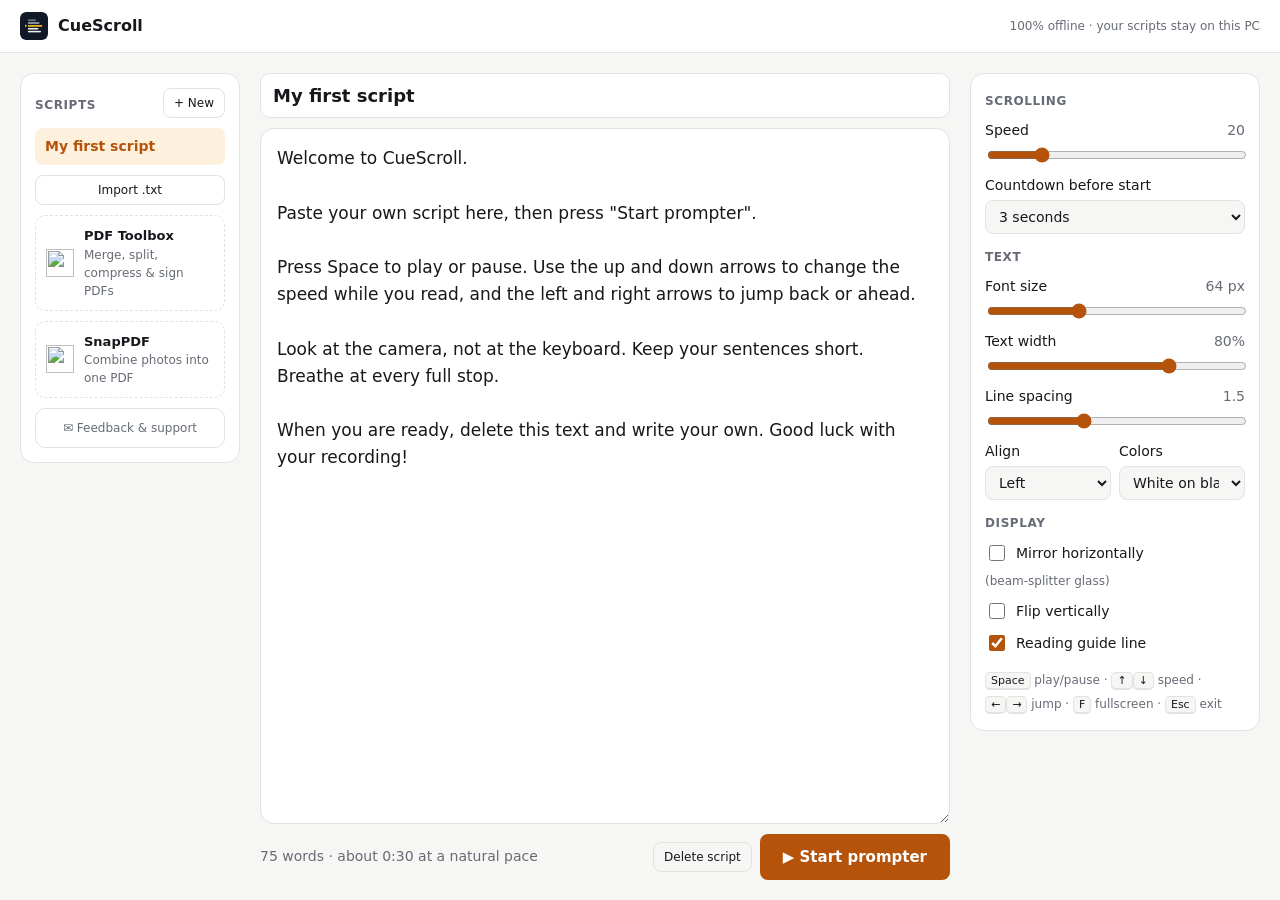
==== index.html @ 2317f19f "CueScroll teleprompter v1" ====
<!doctype html>
<html lang="en">
<head>
  <meta charset="utf-8">
  <meta name="viewport" content="width=device-width, initial-scale=1">
  <title>CueScroll – Teleprompter for Videos &amp; Meetings</title>
  <meta name="description" content="A clean, offline teleprompter. Paste your script, press play and read while you record videos or present in online meetings.">
  <meta name="theme-color" content="#111827">
  <link rel="manifest" href="manifest.json">
  <link rel="icon" href="icon-192.png">
  <link rel="stylesheet" href="style.css">
</head>
<body>
  <div id="editor" class="editor">
    <header class="topbar">
      <div class="brand">
        <img src="icon-192.png" alt="" width="28" height="28">
        <span>CueScroll</span>
      </div>
      <div class="top-right">
        <span class="tag">100% offline · your scripts stay on this PC</span>
        <button id="proBtn" class="pro-btn" hidden>★ Get Pro</button>
      </div>
    </header>

    <main class="layout">
      <aside class="side">
        <div class="side-head">
          <h2>Scripts</h2>
          <button id="newScript" class="ghost" title="New script">+ New</button>
        </div>
        <ul id="scriptList" class="script-list"></ul>
        <label class="ghost file-btn">Import .txt<input id="importFile" type="file" accept=".txt,.md,text/plain" hidden></label>
        <a class="promo" href="https://apps.microsoft.com/detail/9NPWMMZ1NPPV" target="_blank" rel="noopener">
          <img src="https://quan-3702.github.io/pdftoolbox/icon-192.png" alt="" width="28" height="28">
          <span><strong>PDF Toolbox</strong><br>Merge, split, compress &amp; sign PDFs</span>
        </a>
        <a class="promo" href="https://apps.microsoft.com/detail/9NF418NKG80Z" target="_blank" rel="noopener">
          <img src="https://quan-3702.github.io/snappdf/icon-192.png" alt="" width="28" height="28">
          <span><strong>SnapPDF</strong><br>Combine photos into one PDF</span>
        </a>
        <a class="promo feedback" href="mailto:thequan03072002@gmail.com?subject=CueScroll%20feedback">✉ Feedback &amp; support</a>
      </aside>

      <section class="work">
        <input id="title" class="title" type="text" maxlength="80" placeholder="Script title" aria-label="Script title">
        <textarea id="text" spellcheck="true" placeholder="Paste or type your script here…" aria-label="Script text"></textarea>
        <div class="statbar">
          <span id="stats">0 words</span>
          <span class="row-btns">
            <button id="delScript" class="ghost">Delete script</button>
            <button id="start" class="primary big">▶ Start prompter</button>
          </span>
        </div>
      </section>

      <aside class="panel">
        <h2>Scrolling</h2>
        <label class="field">Speed <span class="val" id="speedVal"></span>
          <input id="speed" type="range" min="1" max="100" step="1"></label>
        <label class="field">Countdown before start
          <select id="countdown"><option value="0">None</option><option value="3">3 seconds</option><option value="5">5 seconds</option><option value="10">10 seconds</option></select></label>

        <h2>Text</h2>
        <label class="field">Font size <span class="val" id="sizeVal"></span>
          <input id="size" type="range" min="24" max="140" step="2"></label>
        <label class="field">Text width <span class="val" id="widthVal"></span>
          <input id="width" type="range" min="30" max="100" step="5"></label>
        <label class="field">Line spacing <span class="val" id="lhVal"></span>
          <input id="lh" type="range" min="1.1" max="2.2" step="0.1"></label>
        <div class="row">
          <label class="field grow">Align
            <select id="align"><option value="left">Left</option><option value="center">Center</option></select></label>
          <label class="field grow">Colors
            <select id="theme"><option value="white">White on black</option><option value="yellow">Yellow on black</option><option value="green">Green on black</option><option value="dark">Black on white</option></select></label>
        </div>

        <h2>Display</h2>
        <label class="check"><input id="mirrorH" type="checkbox"> Mirror horizontally <span class="hint">(beam-splitter glass)</span></label>
        <label class="check"><input id="mirrorV" type="checkbox"> Flip vertically</label>
        <label class="check"><input id="guide" type="checkbox"> Reading guide line</label>
        <p class="hint keys"><kbd>Space</kbd> play/pause · <kbd>↑</kbd><kbd>↓</kbd> speed · <kbd>←</kbd><kbd>→</kbd> jump · <kbd>F</kbd> fullscreen · <kbd>Esc</kbd> exit</p>
      </aside>
    </main>
  </div>

  <div id="stage" class="stage" hidden>
    <video id="cam" class="cam" muted playsinline hidden></video>
    <div id="flip" class="flip">
      <div id="scroller" class="scroller"></div>
    </div>
    <div id="guideLine" class="guide-line" hidden></div>
    <div id="count" class="count" hidden></div>
    <div id="bar" class="bar">
      <button id="exit" title="Back to editor (Esc)">✕</button>
      <button id="play" class="play" title="Play / pause (Space)">▶</button>
      <button id="restart" title="Back to start (Home)">⟲</button>
      <button id="slower" title="Slower (↓)">−</button>
      <span id="barSpeed" class="bar-val"></span>
      <button id="faster" title="Faster (↑)">+</button>
      <button id="smaller" title="Smaller text">A−</button>
      <button id="bigger" title="Bigger text">A+</button>
      <button id="mirrorBtn" title="Mirror (M)">⇋</button>
      <span id="clock" class="bar-val clock"></span>
      <span class="spacer"></span>
      <button id="recBtn" title="Record yourself with the webcam (Pro)">● Record</button>
      <button id="floatBtn" title="Always-on-top floating window (Pro)">⧉ Float</button>
      <button id="fsBtn" title="Fullscreen (F)">⛶</button>
    </div>
    <div id="toast" class="toast" hidden></div>
  </div>

  <dialog id="proDialog" class="dlg">
    <h2>CueScroll Pro</h2>
    <p class="muted">One-time purchase. Yours forever on this Microsoft account.</p>
    <ul class="pro-list">
      <li><strong>Record yourself</strong> with the webcam while you read – saved as a video file on your PC</li>
      <li><strong>Floating window</strong> that stays on top of Zoom, Teams or your camera app</li>
      <li><strong>Unlimited scripts</strong> <span class="muted">(Free: 2)</span></li>
    </ul>
    <p id="proMsg" class="pro-msg" hidden></p>
    <div class="row-btns">
      <button id="buyBtn" class="primary">Unlock Pro</button>
      <button id="restoreBtn" class="ghost">Restore purchase</button>
      <button id="closePro" class="ghost">Not now</button>
    </div>
  </dialog>

  <script src="app.js"></script>
</body>
</html>
---- style.css ----
:root {
  --bg: #f6f6f4; --card: #ffffff; --text: #17181c; --muted: #666b75;
  --line: #e2e3e0; --accent: #b45309; --accent-2: #fdf1dd; --on-accent: #ffffff;
  color-scheme: light dark;
}
@media (prefers-color-scheme: dark) {
  :root { --bg: #111318; --card: #1a1d24; --text: #eceef2; --muted: #979daa;
    --line: #2b303b; --accent: #fbbf24; --accent-2: #3a2e12; --on-accent: #1f1503; }
}
* { box-sizing: border-box; }
html, body { height: 100%; }
body { margin: 0; font: 14px/1.5 "Segoe UI", system-ui, sans-serif; background: var(--bg); color: var(--text); }
[hidden] { display: none !important; }
.editor { display: flex; flex-direction: column; min-height: 100%; }
.topbar { display: flex; align-items: center; justify-content: space-between; padding: 12px 20px; border-bottom: 1px solid var(--line); background: var(--card); }
.brand { display: flex; align-items: center; gap: 10px; font-weight: 600; font-size: 16px; }
.brand img { border-radius: 6px; }
.top-right { display: flex; align-items: center; gap: 12px; }
.tag { color: var(--muted); font-size: 12px; }
.layout { flex: 1; display: grid; grid-template-columns: 220px minmax(0, 1fr) 290px; gap: 20px; padding: 20px; width: 100%; max-width: 1400px; margin: 0 auto; }
@media (max-width: 980px) { .layout { grid-template-columns: 1fr; } .tag { display: none; } }

.side, .panel { background: var(--card); border: 1px solid var(--line); border-radius: 14px; padding: 14px; align-self: start; display: flex; flex-direction: column; gap: 10px; }
.side-head { display: flex; justify-content: space-between; align-items: center; }
h2 { font-size: 12px; margin: 4px 0 0; text-transform: uppercase; letter-spacing: .6px; color: var(--muted); }
.script-list { list-style: none; margin: 0; padding: 0; display: flex; flex-direction: column; gap: 4px; max-height: 320px; overflow: auto; }
.script-list button { width: 100%; text-align: left; background: transparent; color: var(--text); border: 1px solid transparent; padding: 7px 9px; overflow: hidden; text-overflow: ellipsis; white-space: nowrap; }
.script-list button:hover { border-color: var(--line); }
.script-list button.on { background: var(--accent-2); color: var(--accent); font-weight: 600; }
.file-btn { text-align: center; border: 1px solid var(--line); border-radius: 8px; padding: 6px 10px; cursor: pointer; }
.file-btn:hover { border-color: var(--accent); }

.work { display: flex; flex-direction: column; gap: 10px; min-height: 480px; }
.title { font: 600 18px/1.3 "Segoe UI", system-ui, sans-serif; padding: 10px 12px; border-radius: 10px; border: 1px solid var(--line); background: var(--card); color: var(--text); }
textarea { flex: 1; min-height: 360px; resize: vertical; font: 17px/1.6 "Segoe UI", system-ui, sans-serif; padding: 16px; border-radius: 14px; border: 1px solid var(--line); background: var(--card); color: var(--text); }
textarea:focus, .title:focus, select:focus { outline: 2px solid var(--accent); outline-offset: 0; border-color: transparent; }
.statbar { display: flex; justify-content: space-between; align-items: center; gap: 10px; flex-wrap: wrap; color: var(--muted); }
.row-btns { display: flex; gap: 8px; flex-wrap: wrap; align-items: center; }

.field { display: flex; flex-direction: column; gap: 4px; font-weight: 500; position: relative; }
.field .val { position: absolute; right: 0; top: 0; color: var(--muted); font-weight: 400; font-variant-numeric: tabular-nums; }
.row { display: flex; gap: 8px; }
.grow { flex: 1; min-width: 0; }
.check { display: flex; align-items: center; gap: 8px; font-weight: 500; flex-wrap: wrap; }
.check input { accent-color: var(--accent); width: 16px; height: 16px; }
input[type=range] { accent-color: var(--accent); width: 100%; }
select { font: inherit; padding: 7px 9px; border-radius: 8px; border: 1px solid var(--line); background: var(--bg); color: var(--text); width: 100%; }
button { font: inherit; border-radius: 8px; padding: 9px 12px; cursor: pointer; border: 1px solid transparent; }
button:disabled { opacity: .45; cursor: not-allowed; }
.primary { background: var(--accent); color: var(--on-accent); font-weight: 600; }
.primary.big { padding: 11px 22px; font-size: 15px; }
.ghost { background: transparent; color: var(--text); border-color: var(--line); padding: 5px 10px; font-size: 12px; }
.ghost:hover { border-color: var(--accent); }
.hint { color: var(--muted); font-weight: 400; font-size: 12px; }
.muted { color: var(--muted); }
.keys { margin: 4px 0 0; line-height: 2; }
kbd { font: 11px "Segoe UI", system-ui, sans-serif; border: 1px solid var(--line); border-bottom-width: 2px; border-radius: 5px; padding: 1px 5px; background: var(--bg); color: var(--text); }

.pro-btn { background: linear-gradient(135deg, #f59e0b, #ef4444); color: #fff; font-weight: 700; padding: 6px 12px; font-size: 13px; border: 0; }
.pro-btn.is-pro { background: var(--accent-2); color: var(--accent); cursor: default; }
.dlg { border: 1px solid var(--line); border-radius: 16px; padding: 22px; background: var(--card); color: var(--text); max-width: 440px; width: calc(100% - 32px); }
.dlg::backdrop { background: rgba(0,0,0,.55); }
.dlg h2 { font-size: 20px; text-transform: none; letter-spacing: 0; color: var(--text); margin: 0 0 4px; }
.pro-list { padding-left: 18px; line-height: 1.9; }
.pro-msg { background: var(--accent-2); border-radius: 8px; padding: 9px 11px; }

.promo { display: flex; gap: 10px; align-items: center; padding: 10px; border: 1px dashed var(--line); border-radius: 10px; color: var(--muted); font-size: 12px; text-decoration: none; }
.promo strong { color: var(--text); font-size: 13px; }
.promo:hover { border-color: var(--accent); }
.promo.feedback { justify-content: center; border-style: solid; }

/* ---------- prompter stage ---------- */
.stage { position: fixed; inset: 0; z-index: 10; overflow: hidden; background: var(--st-bg, #000); color: var(--st-fg, #fff); cursor: default; user-select: none; }
.stage.t-white { --st-bg: #000; --st-fg: #fff; }
.stage.t-yellow { --st-bg: #000; --st-fg: #ffe14d; }
.stage.t-green { --st-bg: #000; --st-fg: #6dff8f; }
.stage.t-dark { --st-bg: #fff; --st-fg: #111; }
.stage.idle { cursor: none; }
.cam { position: absolute; inset: 0; width: 100%; height: 100%; object-fit: cover; transform: scaleX(-1); }
.stage.has-cam { --st-fg: #fff; }
.stage.has-cam .scroller { text-shadow: 0 0 6px #000, 0 2px 10px #000, 0 0 2px #000; }
.stage.has-cam .flip { background: rgba(0,0,0,.35); }
.flip { position: absolute; inset: 0; overflow: hidden; }
.flip.mh { transform: scaleX(-1); }
.flip.mv { transform: scaleY(-1); }
.flip.mh.mv { transform: scale(-1, -1); }
.scroller { position: absolute; left: 50%; top: 0; white-space: pre-wrap; overflow-wrap: break-word; font-family: "Segoe UI", system-ui, sans-serif; font-weight: 600; will-change: transform; padding-bottom: 20vh; }
.guide-line { position: absolute; left: 0; right: 0; top: 38%; height: 0; border-top: 2px solid rgba(255, 80, 80, .75); pointer-events: none; }
.guide-line::before { content: "▶"; position: absolute; left: 6px; top: -13px; font-size: 18px; color: rgba(255, 80, 80, .9); }
.count { position: absolute; inset: 0; display: flex; align-items: center; justify-content: center; font: 700 22vh "Segoe UI", system-ui, sans-serif; color: #fff; background: rgba(0,0,0,.55); }
.bar { position: absolute; left: 50%; bottom: 14px; transform: translateX(-50%); display: flex; align-items: center; gap: 6px; padding: 8px 10px; border-radius: 14px; background: rgba(24,26,32,.92); border: 1px solid rgba(255,255,255,.14); color: #fff; max-width: calc(100% - 20px); flex-wrap: wrap; justify-content: center; transition: opacity .25s; }
.stage.idle .bar { opacity: 0; pointer-events: none; }
.bar button { background: rgba(255,255,255,.08); color: #fff; padding: 7px 11px; min-width: 38px; font-size: 14px; }
.bar button:hover { background: rgba(255,255,255,.2); }
.bar .play { background: #f59e0b; color: #1f1503; font-weight: 700; min-width: 52px; }
.bar .play:hover { background: #fbbf24; }
.bar .rec-on { background: #dc2626; }
.bar-val { font-variant-numeric: tabular-nums; min-width: 34px; text-align: center; font-size: 13px; }
.clock { min-width: 96px; color: #cfd3da; }
.spacer { width: 10px; }
.toast { position: absolute; left: 50%; top: 18px; transform: translateX(-50%); background: rgba(24,26,32,.94); color: #fff; padding: 9px 14px; border-radius: 10px; font-size: 14px; max-width: calc(100% - 24px); text-align: center; }
.badge { font-size: 10px; font-weight: 700; background: #f59e0b; color: #1f1503; border-radius: 4px; padding: 0 4px; margin-left: 4px; vertical-align: 1px; }
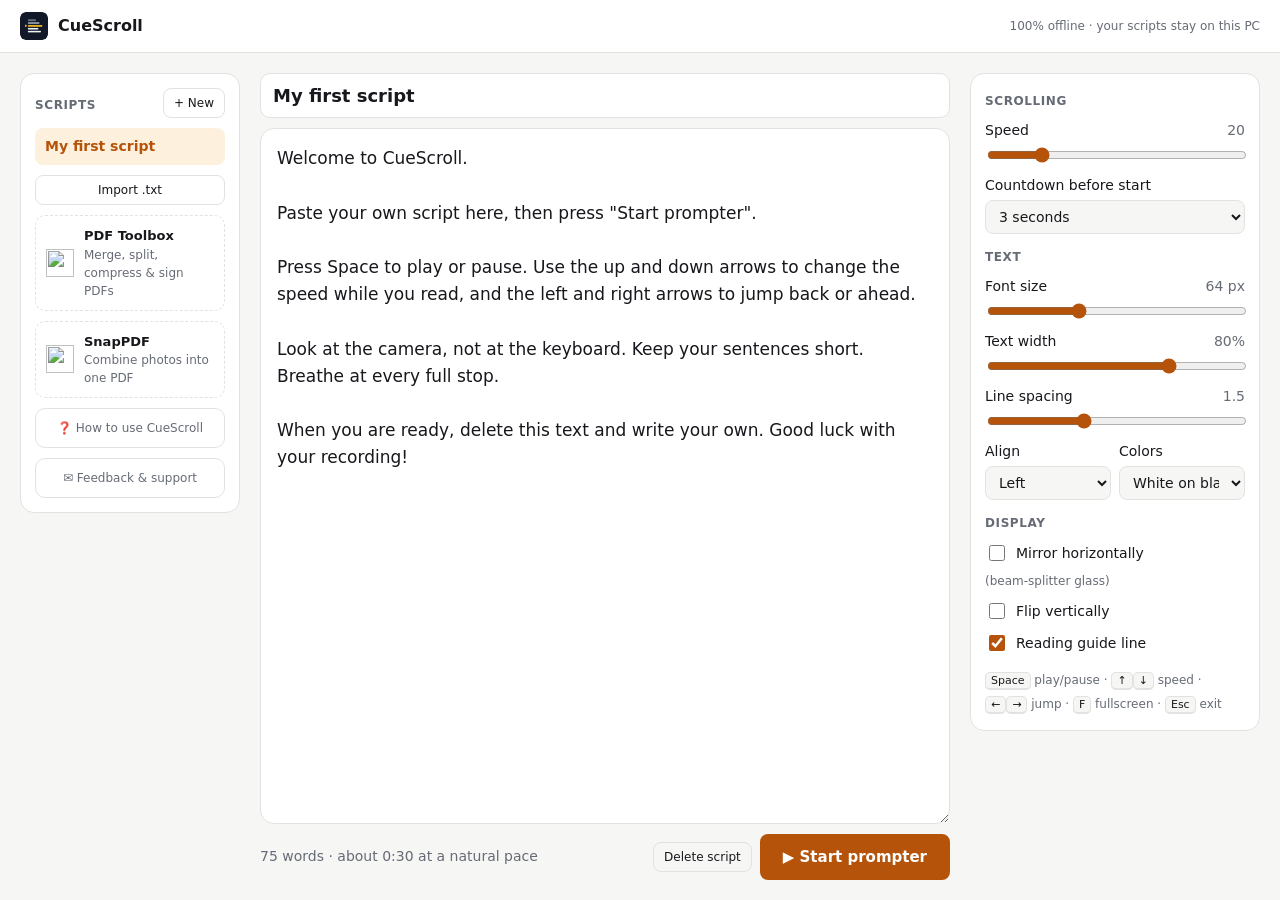
==== commit c2f060e5: "Add how-to-use guide" ====
--- a/index.html
+++ b/index.html
@@ -39,7 +39,8 @@
           <img src="https://quan-3702.github.io/snappdf/icon-192.png" alt="" width="28" height="28">
           <span><strong>SnapPDF</strong><br>Combine photos into one PDF</span>
         </a>
-        <a class="promo feedback" href="mailto:thequan03072002@gmail.com?subject=CueScroll%20feedback">✉ Feedback &amp; support</a>
+        <a class="promo feedback" href="help.html" target="_blank" rel="noopener">❓ How to use CueScroll</a>
+      <a class="promo feedback" href="mailto:thequan03072002@gmail.com?subject=CueScroll%20feedback">✉ Feedback &amp; support</a>
       </aside>
 
       <section class="work">
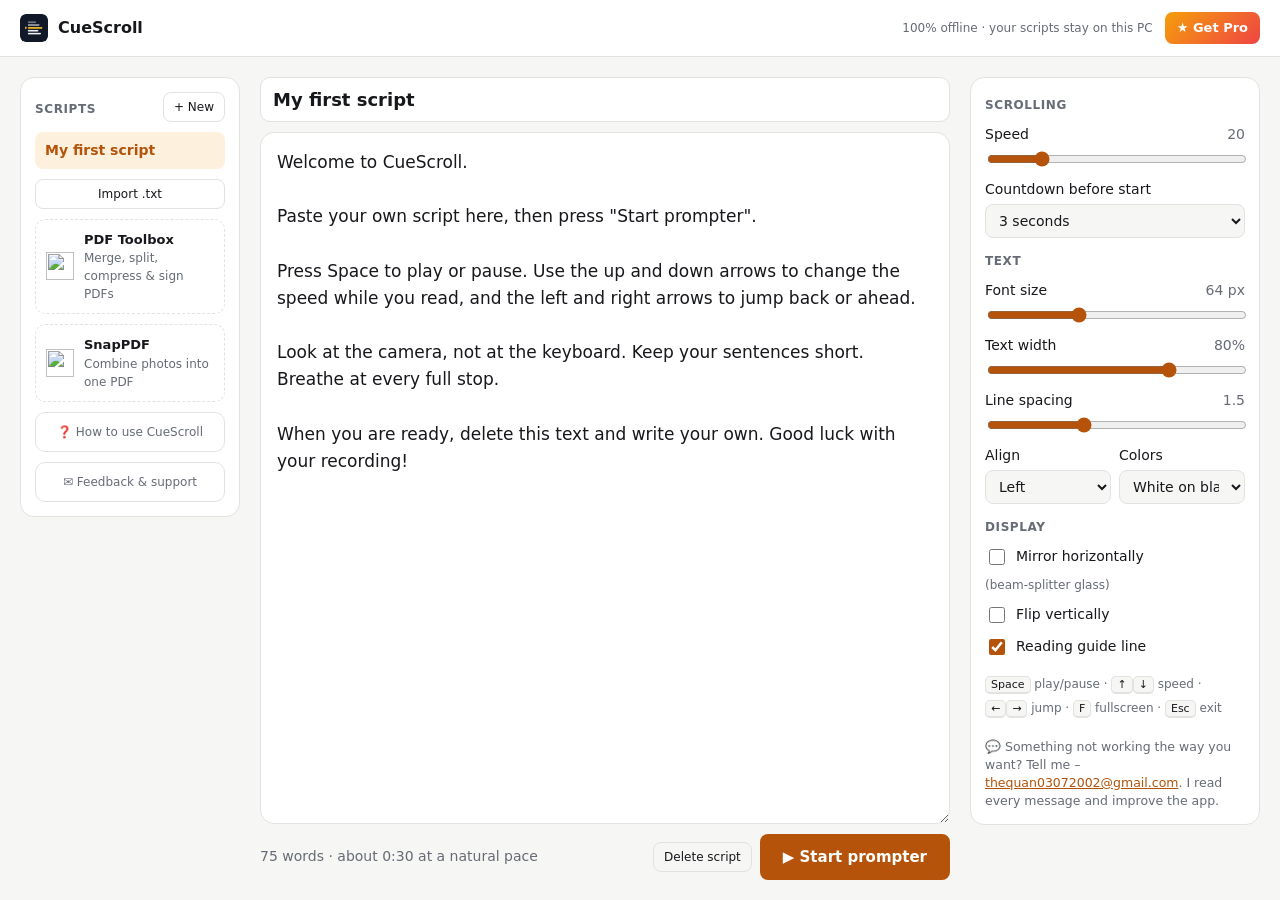
==== commit 6dfda5f6: "Harden Pro check, close side doors, feedback note" ====
--- a/index.html
+++ b/index.html
@@ -81,6 +81,7 @@
         <label class="check"><input id="mirrorV" type="checkbox"> Flip vertically</label>
         <label class="check"><input id="guide" type="checkbox"> Reading guide line</label>
         <p class="hint keys"><kbd>Space</kbd> play/pause · <kbd>↑</kbd><kbd>↓</kbd> speed · <kbd>←</kbd><kbd>→</kbd> jump · <kbd>F</kbd> fullscreen · <kbd>Esc</kbd> exit</p>
+        <p class="fb-note">💬 Something not working the way you want? Tell me – <a href="mailto:thequan03072002@gmail.com?subject=CueScroll%20feedback">thequan03072002@gmail.com</a>. I read every message and improve the app.</p>
       </aside>
     </main>
   </div>
@@ -119,9 +120,10 @@
       <li><strong>Floating window</strong> that stays on top of Zoom, Teams or your camera app</li>
       <li><strong>Unlimited scripts</strong> <span class="muted">(Free: 2)</span></li>
     </ul>
+    <p class="fb-note">💬 Something not working the way you want? Tell me – <a href="mailto:thequan03072002@gmail.com?subject=CueScroll%20feedback">thequan03072002@gmail.com</a>. I read every message and improve the app.</p>
     <p id="proMsg" class="pro-msg" hidden></p>
     <div class="row-btns">
-      <button id="buyBtn" class="primary">Unlock Pro</button>
+      <button id="buyBtn" class="primary" autofocus>Unlock Pro</button>
       <button id="restoreBtn" class="ghost">Restore purchase</button>
       <button id="closePro" class="ghost">Not now</button>
     </div>
--- a/style.css
+++ b/style.css
@@ -100,3 +100,5 @@
 .spacer { width: 10px; }
 .toast { position: absolute; left: 50%; top: 18px; transform: translateX(-50%); background: rgba(24,26,32,.94); color: #fff; padding: 9px 14px; border-radius: 10px; font-size: 14px; max-width: calc(100% - 24px); text-align: center; }
 .badge { font-size: 10px; font-weight: 700; background: #f59e0b; color: #1f1503; border-radius: 4px; padding: 0 4px; margin-left: 4px; vertical-align: 1px; }
+.fb-note { color: var(--muted); font-size: 12.5px; line-height: 1.45; margin: 8px 0 0; overflow-wrap: anywhere; }
+.fb-note a { color: var(--accent); }
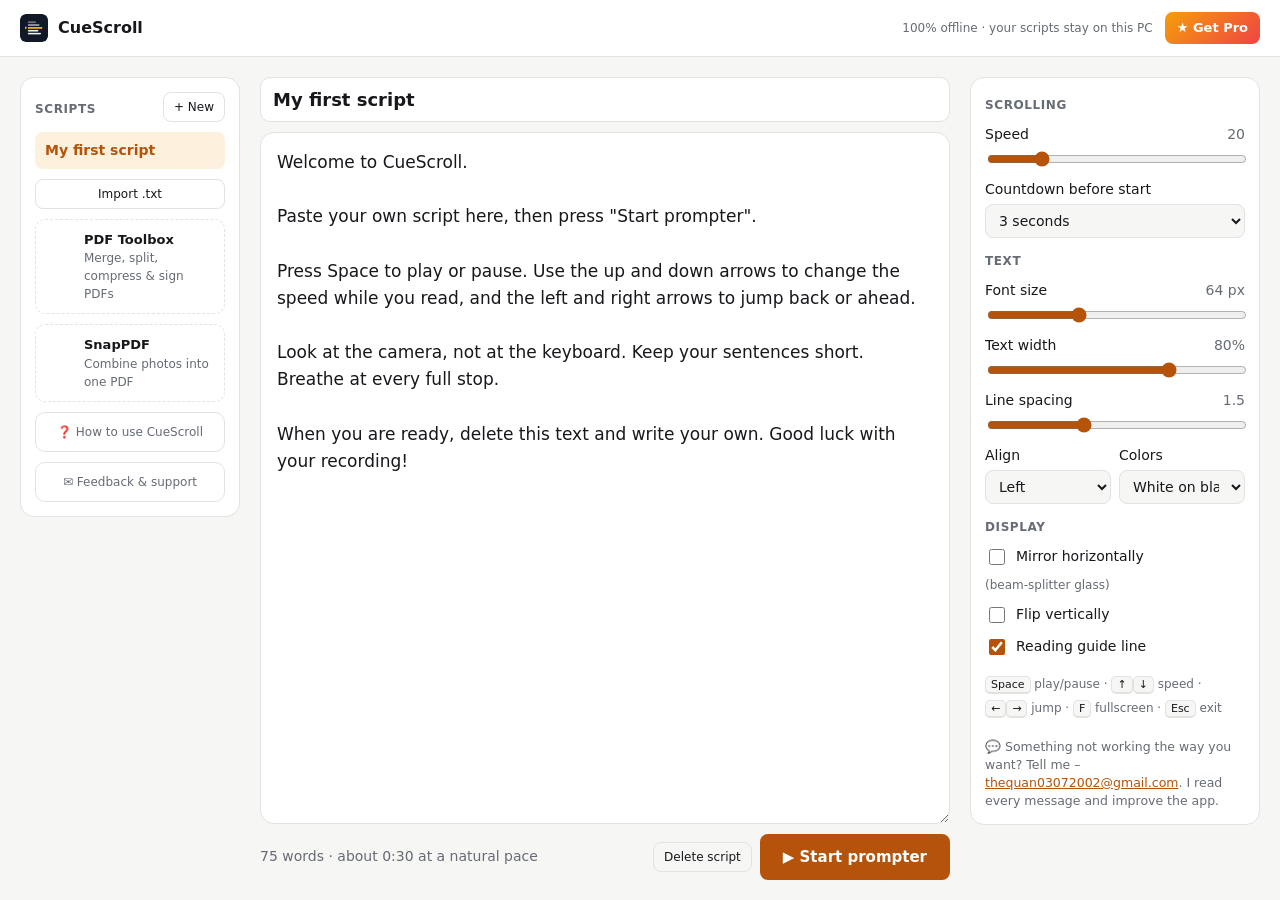
==== commit db7f07db: "Customer-test fixes; Store-app buy button retries" ====
--- a/index.html
+++ b/index.html
@@ -32,11 +32,11 @@
         <ul id="scriptList" class="script-list"></ul>
         <label class="ghost file-btn">Import .txt<input id="importFile" type="file" accept=".txt,.md,text/plain" hidden></label>
         <a class="promo" href="https://apps.microsoft.com/detail/9NPWMMZ1NPPV" target="_blank" rel="noopener">
-          <img src="https://quan-3702.github.io/pdftoolbox/icon-192.png" alt="" width="28" height="28">
+          <img src="https://quan-3702.github.io/pdftoolbox/icon-192.png" alt="" width="28" height="28" onerror="this.style.visibility='hidden'">
           <span><strong>PDF Toolbox</strong><br>Merge, split, compress &amp; sign PDFs</span>
         </a>
         <a class="promo" href="https://apps.microsoft.com/detail/9NF418NKG80Z" target="_blank" rel="noopener">
-          <img src="https://quan-3702.github.io/snappdf/icon-192.png" alt="" width="28" height="28">
+          <img src="https://quan-3702.github.io/snappdf/icon-192.png" alt="" width="28" height="28" onerror="this.style.visibility='hidden'">
           <span><strong>SnapPDF</strong><br>Combine photos into one PDF</span>
         </a>
         <a class="promo feedback" href="help.html" target="_blank" rel="noopener">❓ How to use CueScroll</a>
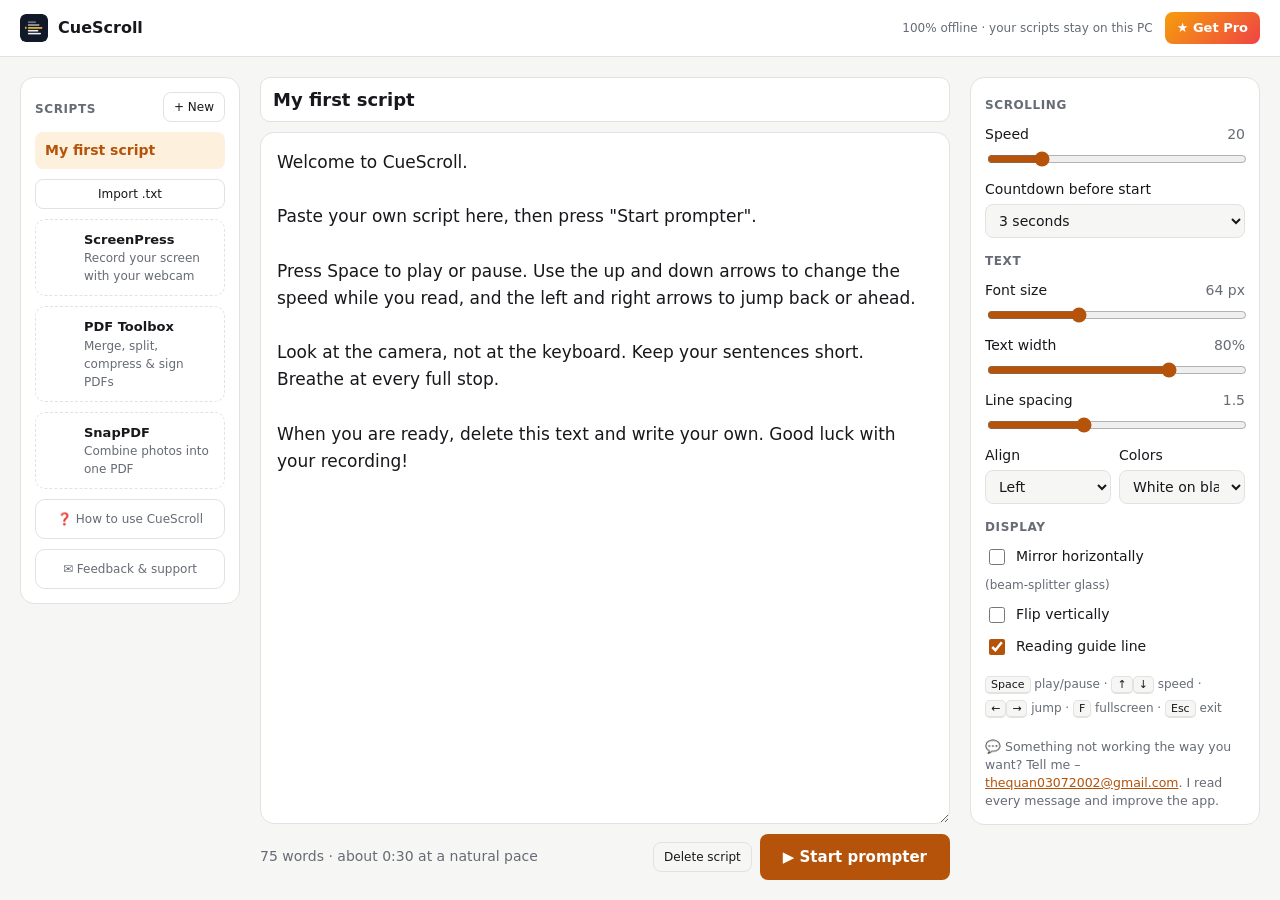
==== commit 68607883: "Link to ScreenPress" ====
--- a/index.html
+++ b/index.html
@@ -31,6 +31,10 @@
         </div>
         <ul id="scriptList" class="script-list"></ul>
         <label class="ghost file-btn">Import .txt<input id="importFile" type="file" accept=".txt,.md,text/plain" hidden></label>
+        <a class="promo" href="https://apps.microsoft.com/detail/9PDJ7G2HRVTG" target="_blank" rel="noopener">
+          <img src="https://quan-3702.github.io/screenpress/icon-192.png" alt="" width="28" height="28" onerror="this.style.visibility='hidden'">
+          <span><strong>ScreenPress</strong><br>Record your screen with your webcam</span>
+        </a>
         <a class="promo" href="https://apps.microsoft.com/detail/9NPWMMZ1NPPV" target="_blank" rel="noopener">
           <img src="https://quan-3702.github.io/pdftoolbox/icon-192.png" alt="" width="28" height="28" onerror="this.style.visibility='hidden'">
           <span><strong>PDF Toolbox</strong><br>Merge, split, compress &amp; sign PDFs</span>
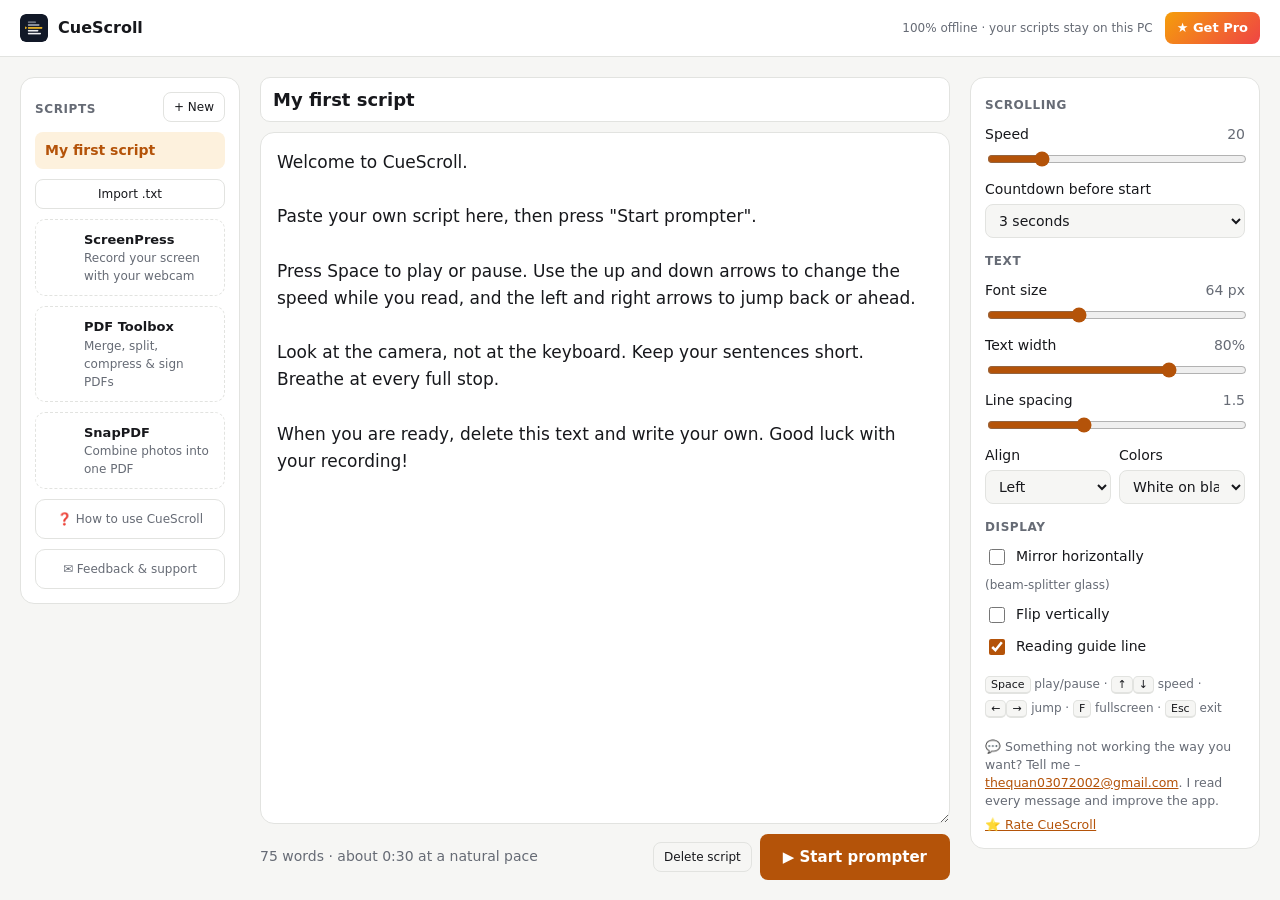
==== commit 773b64e5: "Add Rate this app link and one-time rating question" ====
--- a/index.html
+++ b/index.html
@@ -134,5 +134,6 @@
   </dialog>
 
   <script src="app.js"></script>
+  <script src="rate.js" data-id="9NB48B109NR4" data-app="CueScroll"></script>
 </body>
 </html>
